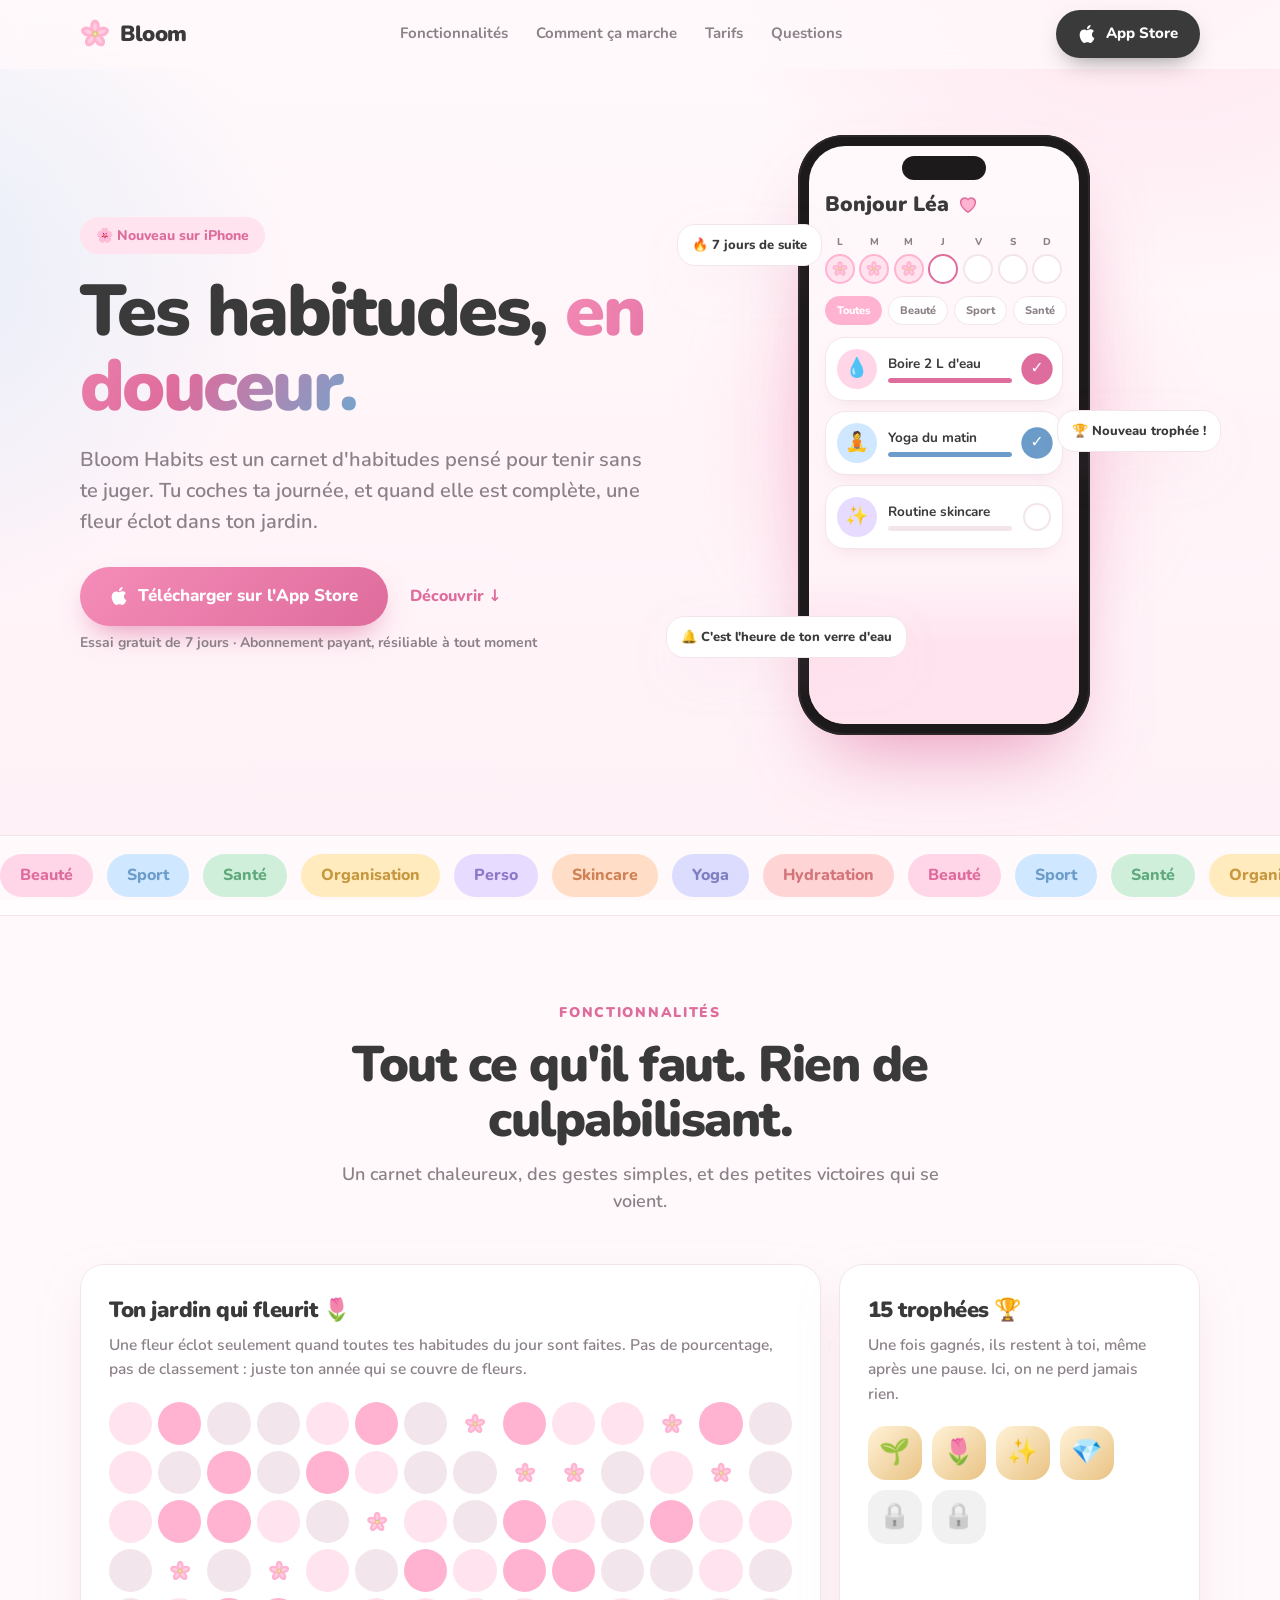
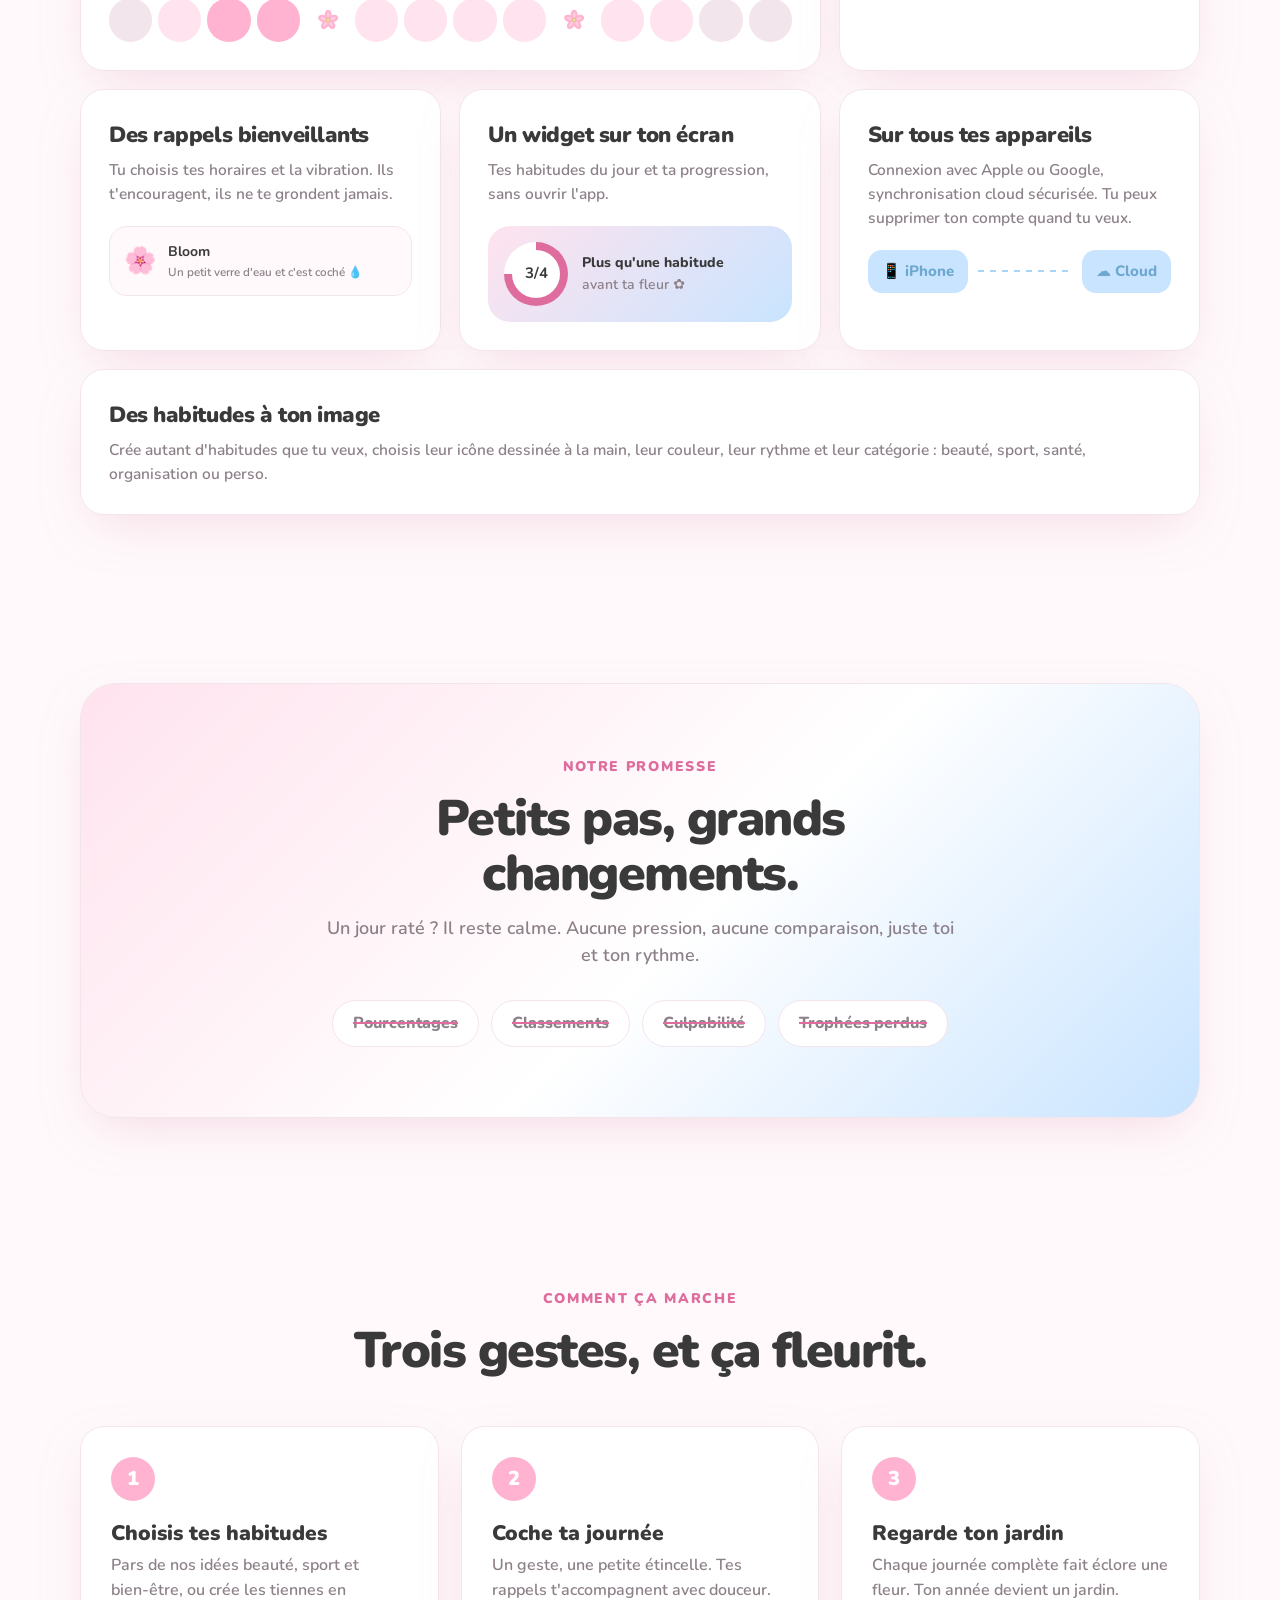
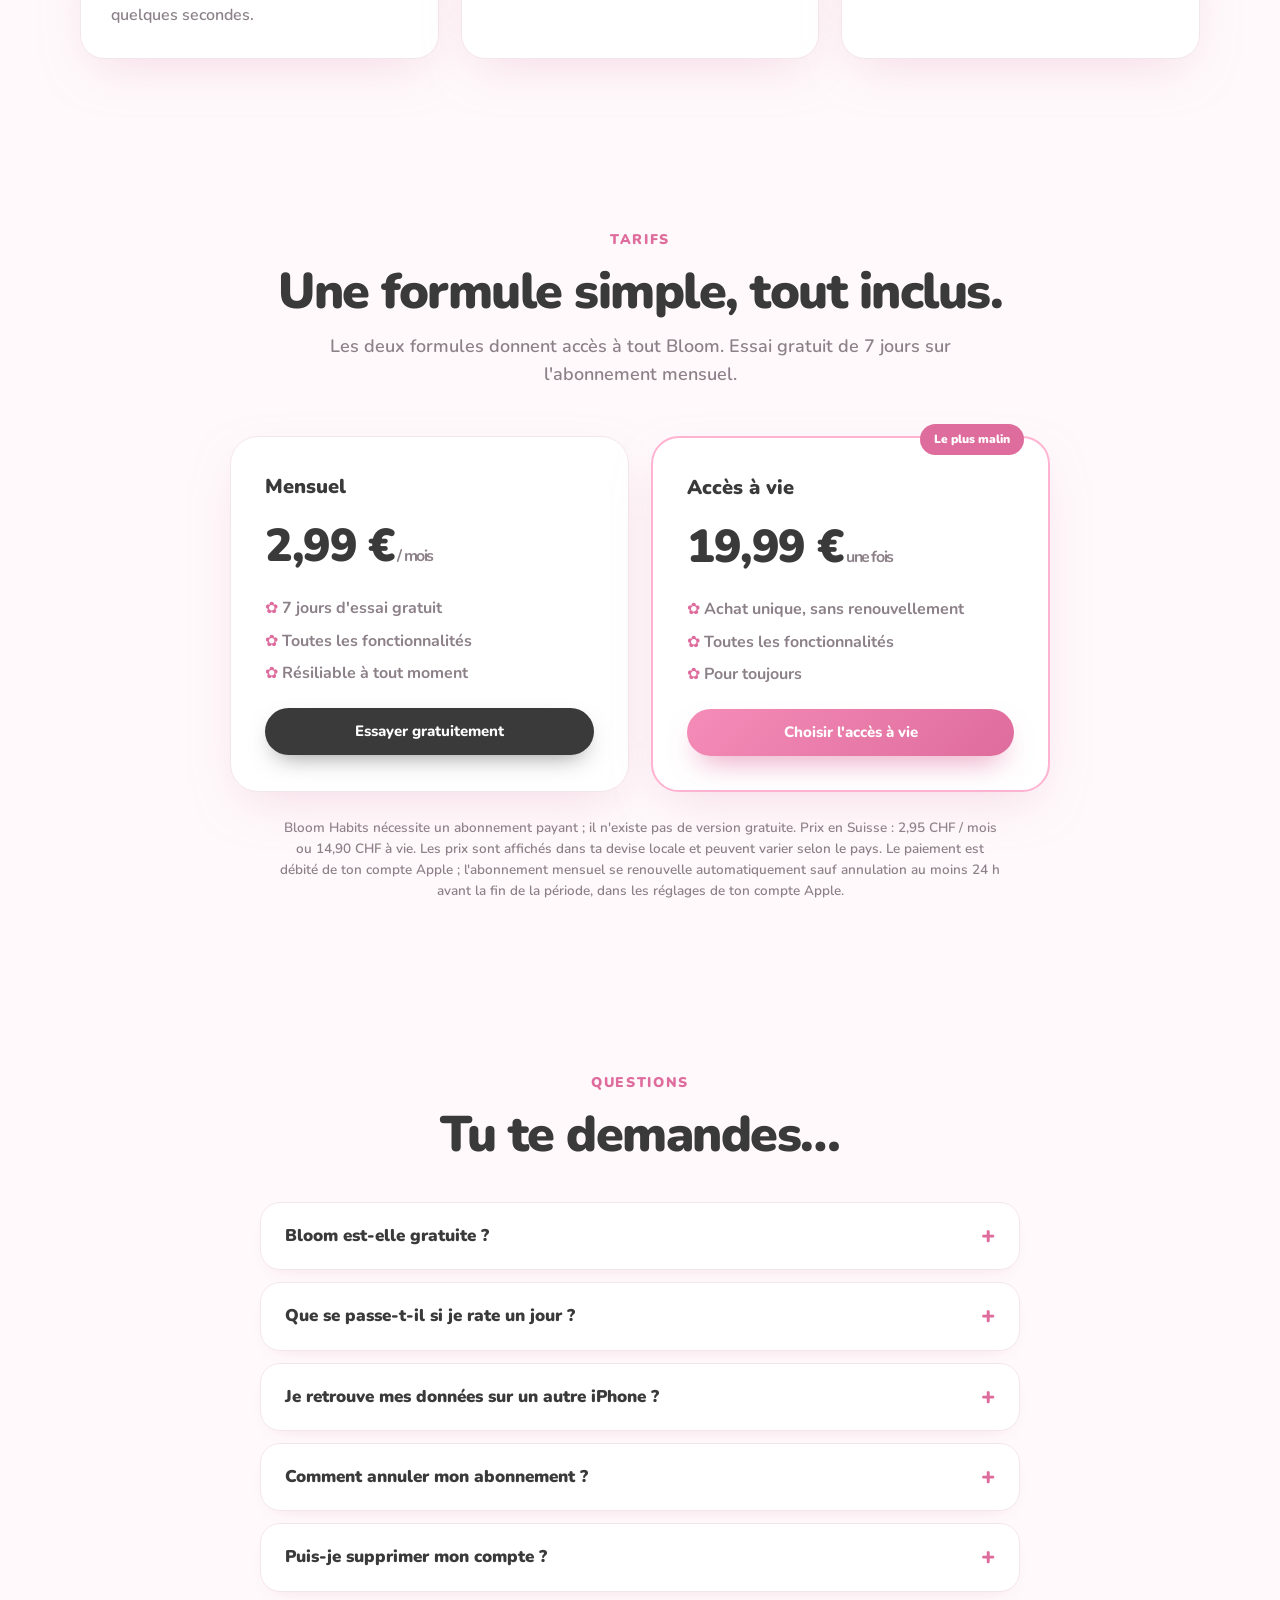
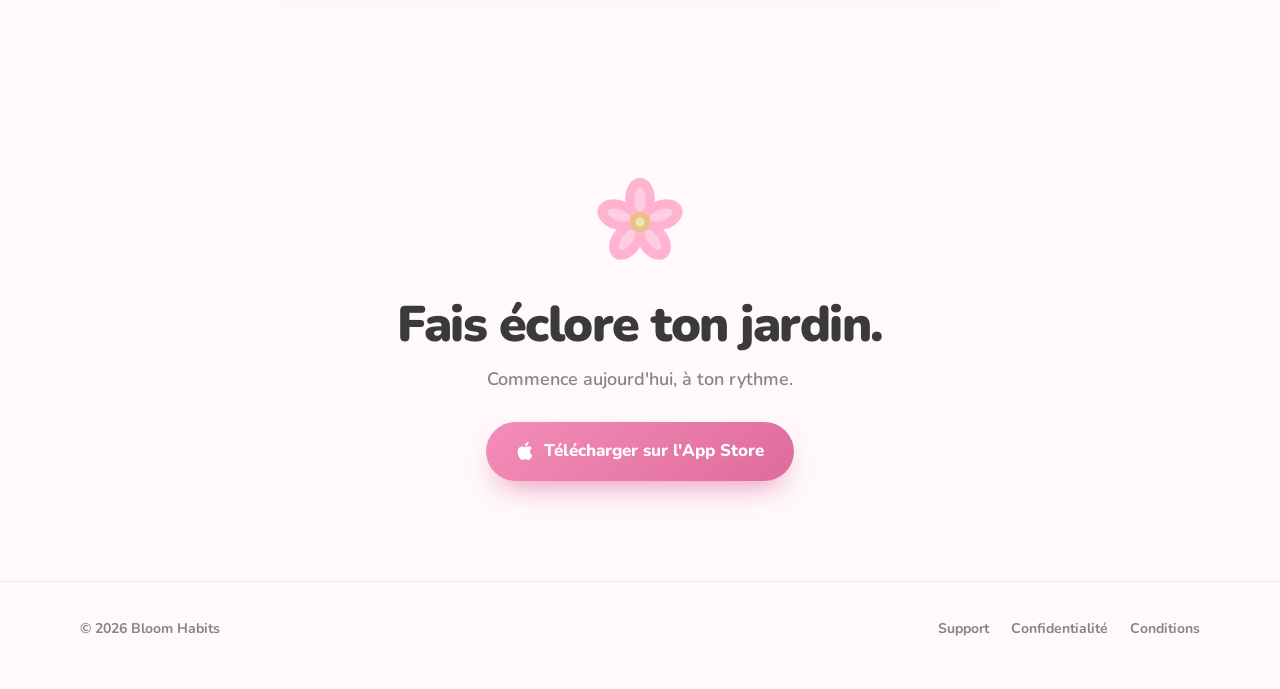
==== site/index.html @ e33907cb "Site pro Bloom Habits (dossier site/) : page animée avec bouton App Store Co-Authored-By: Claude Son" ====
<!doctype html>
<html lang="fr">
<head>
<meta charset="utf-8">
<meta name="viewport" content="width=device-width, initial-scale=1, viewport-fit=cover">
<title>Bloom Habits – Tes habitudes, en douceur</title>
<meta name="description" content="Bloom Habits est un carnet d'habitudes doux, pensé pour tenir sans te juger. Coche tes habitudes du jour : quand ta journée est complète, une fleur éclot dans ton jardin.">
<meta name="theme-color" content="#FFF9FB">
<meta property="og:type" content="website">
<meta property="og:title" content="Bloom Habits – Tes habitudes, en douceur">
<meta property="og:description" content="Coche tes habitudes. Fais éclore ton jardin. Sans pourcentage, sans culpabilité.">
<meta property="og:locale" content="fr_FR">
<meta name="twitter:card" content="summary_large_image">
<link rel="icon" href="data:image/svg+xml,%3Csvg xmlns='http://www.w3.org/2000/svg' viewBox='0 0 100 100'%3E%3Ctext y='.9em' font-size='90'%3E🌸%3C/text%3E%3C/svg%3E">
<link rel="preconnect" href="https://fonts.googleapis.com">
<link rel="preconnect" href="https://fonts.gstatic.com" crossorigin>
<link href="https://fonts.googleapis.com/css2?family=Nunito:wght@400;600;700;800;900&display=swap" rel="stylesheet">
<style>
:root{
  --canvas:#FFF9FB; --warm:#FFF1F7; --surface:#fff; --hair:#F3E5EC;
  --pink:#FFB3D1; --pink-soft:#FFE3EE; --pink-ink:#DE6C9C;
  --blue:#A8D4F5; --blue-soft:#C9E4FF; --blue-ink:#6FA8CF;
  --ink:#3A3A3A; --ink-soft:#8d8189; --gold:#E9C283; --mint:#B8E6C9;
  --shadow:0 18px 50px -18px rgba(231,183,203,.55);
  --r:24px;
}
*{box-sizing:border-box;margin:0}
html{scroll-behavior:smooth}
body{font-family:"Nunito",ui-rounded,"SF Pro Rounded",system-ui,sans-serif;color:var(--ink);background:var(--canvas);line-height:1.55;overflow-x:hidden;-webkit-font-smoothing:antialiased}
a{color:inherit;text-decoration:none}
.wrap{width:min(1120px,100% - 40px);margin-inline:auto}
.bg{position:fixed;inset:0;z-index:-2;background:
  radial-gradient(60vw 50vw at 90% -10%,rgba(255,179,209,.35),transparent 60%),
  radial-gradient(55vw 45vw at -10% 30%,rgba(168,212,245,.3),transparent 60%),
  linear-gradient(var(--canvas),var(--warm))}
.petals{position:fixed;inset:0;z-index:-1;pointer-events:none;overflow:hidden}
.petal{position:absolute;top:-40px;width:14px;height:18px;border-radius:70% 0 70% 0;background:var(--pink);opacity:.5;animation:fall linear infinite}
@keyframes fall{to{transform:translate3d(var(--dx),110vh,0) rotate(540deg)}}

/* nav */
nav{position:sticky;top:0;z-index:50;backdrop-filter:blur(14px);background:rgba(255,249,251,.78);border-bottom:1px solid transparent;transition:border-color .3s}
nav.stuck{border-color:var(--hair)}
.nav{display:flex;align-items:center;justify-content:space-between;height:68px}
.brand{display:flex;align-items:center;gap:10px;font-weight:900;font-size:22px;letter-spacing:-.02em}
.brand svg{width:30px;height:30px}
.links{display:flex;gap:28px;font-weight:700;font-size:15px;color:var(--ink-soft)}
.links a:hover{color:var(--pink-ink)}
.btn{display:inline-flex;align-items:center;gap:10px;background:var(--ink);color:#fff;font-weight:800;font-size:15px;padding:12px 22px;border-radius:999px;transition:transform .2s,box-shadow .2s;box-shadow:0 10px 24px -10px rgba(58,58,58,.6)}
.btn:hover{transform:translateY(-2px)}
.btn svg{width:18px;height:18px;fill:currentColor}
.btn.big{padding:16px 30px;font-size:17px}
.btn.pink{background:linear-gradient(135deg,#f58cb8,var(--pink-ink));box-shadow:0 14px 30px -12px rgba(222,108,156,.8)}
.ghost{font-weight:800;color:var(--pink-ink);padding:16px 8px}

/* hero */
.hero{display:grid;grid-template-columns:1.05fr .95fr;gap:40px;align-items:center;padding:56px 0 90px}
.pill{display:inline-flex;gap:8px;align-items:center;background:var(--pink-soft);color:var(--pink-ink);font-weight:800;font-size:14px;padding:8px 16px;border-radius:999px}
h1{font-size:clamp(40px,6vw,72px);line-height:1.04;letter-spacing:-.035em;font-weight:900;margin:20px 0}
h1 em{font-style:normal;background:linear-gradient(120deg,#f58cb8,var(--pink-ink) 50%,var(--blue-ink));-webkit-background-clip:text;background-clip:text;color:transparent}
.lead{font-size:clamp(17px,2vw,20px);color:var(--ink-soft);max-width:34em;font-weight:600}
.cta{display:flex;flex-wrap:wrap;align-items:center;gap:14px;margin-top:30px}
.note{font-size:14px;color:var(--ink-soft);font-weight:700;margin-top:6px}

/* phone */
.stage{position:relative;display:grid;place-items:center;min-height:620px}
.blob{position:absolute;width:480px;height:480px;border-radius:50%;background:radial-gradient(circle,var(--pink) 0,transparent 70%);opacity:.55;filter:blur(30px);animation:breathe 6s ease-in-out infinite}
@keyframes breathe{50%{transform:scale(1.1)}}
.phone{position:relative;width:292px;height:600px;border-radius:46px;background:#1d1a1c;padding:11px;box-shadow:0 40px 80px -30px rgba(222,108,156,.7),0 0 0 2px #2b2729 inset;animation:float 6s ease-in-out infinite}
@keyframes float{50%{transform:translateY(-12px) rotate(-1deg)}}
.screen{position:relative;width:100%;height:100%;border-radius:36px;background:linear-gradient(var(--canvas),var(--warm));overflow:hidden;padding:42px 16px 0}
.notch{position:absolute;top:10px;left:50%;translate:-50% 0;width:84px;height:24px;border-radius:99px;background:#1d1a1c}
.hello{font-weight:900;font-size:21px;display:flex;align-items:center;gap:8px}
.week{display:flex;justify-content:space-between;margin:14px 0 12px}
.day{display:grid;justify-items:center;gap:4px;font-size:10px;font-weight:800;color:var(--ink-soft)}
.ring{width:30px;height:30px;border-radius:50%;display:grid;place-items:center;font-size:13px;background:#fff;border:2px solid var(--hair);transition:.5s}
.ring.done{background:var(--pink-soft);border-color:var(--pink)}
.ring.today{border-color:var(--pink-ink)}
.chips{display:flex;gap:6px;margin-bottom:12px}
.chip{font-size:11px;font-weight:800;padding:5px 11px;border-radius:99px;background:#fff;border:1px solid var(--hair);color:var(--ink-soft)}
.chip.on{background:var(--pink);color:#fff;border-color:var(--pink)}
.card{display:flex;align-items:center;gap:11px;background:#fff;border-radius:20px;padding:11px;margin-bottom:10px;box-shadow:0 8px 20px -12px rgba(231,183,203,.7);border:1px solid var(--hair)}
.ico{width:40px;height:40px;border-radius:50%;display:grid;place-items:center;font-size:19px;flex:none}
.card b{display:block;font-size:13.5px;line-height:1.2}
.bar{height:5px;border-radius:9px;background:var(--hair);margin-top:6px;overflow:hidden}
.bar i{display:block;height:100%;width:0;background:var(--c);border-radius:9px;transition:width .7s cubic-bezier(.3,1.4,.5,1)}
.check{margin-left:auto;width:28px;height:28px;border-radius:50%;border:2px solid var(--hair);display:grid;place-items:center;color:transparent;font-size:14px;font-weight:900;transition:.35s;flex:none;position:relative}
.card.done .check{background:var(--c);border-color:var(--c);color:#fff;transform:scale(1.12)}
.card.done .bar i{width:100%}
.spark{position:absolute;inset:0;pointer-events:none}
.spark i{position:absolute;left:50%;top:50%;width:6px;height:6px;border-radius:50%;background:var(--c);opacity:0}
.card.done .spark i{animation:burst .8s ease-out}
@keyframes burst{0%{opacity:1;transform:translate(0,0)}100%{opacity:0;transform:translate(var(--x),var(--y))}}
.bloom{position:absolute;left:0;right:0;bottom:0;height:150px;display:grid;place-items:center;background:linear-gradient(transparent,rgba(255,227,238,.95) 45%);}
.flower{width:92px;height:92px;transform:scale(0) rotate(-90deg);transition:transform .9s cubic-bezier(.3,1.6,.5,1)}
.screen.full .flower{transform:scale(1) rotate(0)}
.bloom p{position:absolute;bottom:14px;font-size:12px;font-weight:900;color:var(--pink-ink);opacity:0;transition:opacity .6s .4s}
.screen.full .bloom p{opacity:1}
.float-chip{position:absolute;z-index:3;background:#fff;border-radius:18px;padding:10px 14px;font-weight:800;font-size:13px;box-shadow:var(--shadow);border:1px solid var(--hair);display:flex;gap:8px;align-items:center;animation:float 5s ease-in-out infinite}
.fc1{left:-2%;top:16%;animation-delay:-1s}.fc2{right:-4%;top:46%;animation-delay:-2.5s}.fc3{left:-4%;bottom:14%;animation-delay:-4s}

/* sections */
section{padding:84px 0}
.eyebrow{color:var(--pink-ink);font-weight:900;font-size:14px;letter-spacing:.12em;text-transform:uppercase}
h2{font-size:clamp(30px,4.4vw,50px);line-height:1.1;letter-spacing:-.03em;font-weight:900;margin:12px 0 14px;max-width:16em}
.sub{color:var(--ink-soft);font-size:18px;font-weight:600;max-width:36em}
.center{text-align:center}.center h2,.center .sub{margin-inline:auto}
.marq{overflow:hidden;padding:18px 0;border-block:1px solid var(--hair);background:rgba(255,255,255,.6)}
.marq div{display:flex;gap:14px;width:max-content;animation:slide 32s linear infinite}
.marq span{font-weight:800;padding:9px 20px;border-radius:99px;background:var(--c);color:var(--i);white-space:nowrap}
@keyframes slide{to{transform:translateX(-50%)}}
.bento{display:grid;grid-template-columns:repeat(6,1fr);gap:18px;margin-top:48px}
.tile{background:#fff;border:1px solid var(--hair);border-radius:var(--r);padding:28px;box-shadow:var(--shadow);overflow:hidden;position:relative;transition:transform .3s}
.tile:hover{transform:translateY(-5px)}
.tile h3{font-size:22px;font-weight:900;letter-spacing:-.02em;margin-bottom:6px}
.tile p{color:var(--ink-soft);font-weight:600;font-size:15.5px}
.s3{grid-column:span 3}.s2{grid-column:span 2}.s4{grid-column:span 4}
.garden{display:grid;grid-template-columns:repeat(14,1fr);gap:6px;margin-top:20px}
.garden i{aspect-ratio:1;border-radius:50%;background:var(--hair);font-style:normal;display:grid;place-items:center;font-size:12px;transition:.4s}
.garden i.l1{background:var(--pink-soft)}.garden i.l2{background:var(--pink)}
.garden i.f{background:none;transform:scale(1.35)}
.trophies{display:flex;gap:10px;margin-top:20px;flex-wrap:wrap}
.tro{width:54px;height:54px;border-radius:18px;display:grid;place-items:center;font-size:25px;background:linear-gradient(135deg,#fff3d8,var(--gold));animation:pulse 3s ease-in-out infinite}
.tro.lock{background:var(--hair);filter:grayscale(1);opacity:.6;animation:none}
@keyframes pulse{50%{transform:scale(1.07) rotate(-3deg)}}
.notif{margin-top:20px;background:var(--canvas);border:1px solid var(--hair);border-radius:18px;padding:14px;display:flex;gap:12px;align-items:center;font-size:14px;font-weight:700;animation:pop 5s ease-in-out infinite}
@keyframes pop{0%,100%{transform:translateY(0)}50%{transform:translateY(-6px)}}
.notif small{display:block;color:var(--ink-soft);font-weight:600}
.widget{margin-top:20px;background:linear-gradient(135deg,var(--pink-soft),var(--blue-soft));border-radius:22px;padding:16px;display:flex;gap:14px;align-items:center}
.pie{width:64px;height:64px;border-radius:50%;background:conic-gradient(var(--pink-ink) 0 75%,#fff 0);display:grid;place-items:center;flex:none}
.pie b{width:48px;height:48px;border-radius:50%;background:#fff;display:grid;place-items:center;font-size:15px}
.cloud{margin-top:20px;display:flex;align-items:center;gap:10px;font-weight:800;font-size:15px}
.cloud span{background:var(--blue-soft);color:var(--blue-ink);border-radius:14px;padding:10px 14px}
.cloud em{flex:1;height:2px;background:repeating-linear-gradient(90deg,var(--blue) 0 6px,transparent 6px 12px)}
.manifest{background:linear-gradient(135deg,var(--pink-soft),#fff 55%,var(--blue-soft));border-radius:36px;padding:70px 40px;text-align:center;border:1px solid var(--hair);box-shadow:var(--shadow)}
.manifest h2{max-width:14em;margin-inline:auto}
.nots{display:flex;flex-wrap:wrap;gap:12px;justify-content:center;margin-top:30px}
.nots span{background:#fff;border:1px solid var(--hair);border-radius:99px;padding:10px 20px;font-weight:800}
.nots s{color:var(--ink-soft);text-decoration-color:var(--pink-ink);text-decoration-thickness:2px}
.steps{display:grid;grid-template-columns:repeat(3,1fr);gap:22px;margin-top:48px;counter-reset:s}
.step{background:#fff;border:1px solid var(--hair);border-radius:var(--r);padding:30px;box-shadow:var(--shadow);position:relative}
.step:before{counter-increment:s;content:counter(s);display:grid;place-items:center;width:44px;height:44px;border-radius:50%;background:var(--pink);color:#fff;font-weight:900;font-size:20px;margin-bottom:16px}
.step h3{font-size:21px;font-weight:900}.step p{color:var(--ink-soft);font-weight:600;margin-top:4px}
.prices{display:grid;grid-template-columns:repeat(2,1fr);gap:22px;margin:48px auto 0;max-width:820px}
.price{background:#fff;border:1px solid var(--hair);border-radius:28px;padding:34px;box-shadow:var(--shadow);text-align:left;position:relative}
.price.star{border:2px solid var(--pink);transform:scale(1.03)}
.tag{position:absolute;top:-14px;right:24px;background:var(--pink-ink);color:#fff;font-weight:900;font-size:12px;padding:6px 14px;border-radius:99px}
.price h3{font-size:20px;font-weight:900}
.amt{font-size:46px;font-weight:900;letter-spacing:-.03em;margin:8px 0}
.amt small{font-size:16px;color:var(--ink-soft);font-weight:700}
.price ul{list-style:none;padding:0;margin:14px 0 22px;display:grid;gap:8px;font-weight:700;color:var(--ink-soft)}
.price li:before{content:"✿  ";color:var(--pink-ink)}
.price .btn{width:100%;justify-content:center}
.fine{max-width:720px;margin:26px auto 0;color:var(--ink-soft);font-size:13.5px;font-weight:600}
details{background:#fff;border:1px solid var(--hair);border-radius:20px;padding:20px 24px;margin-top:12px;box-shadow:0 8px 20px -16px rgba(231,183,203,.9)}
summary{cursor:pointer;font-weight:900;font-size:17px;list-style:none;display:flex;justify-content:space-between;gap:14px}
summary::after{content:"+";color:var(--pink-ink);font-size:24px;line-height:1;transition:.3s}
details[open] summary::after{rotate:45deg}
details p{color:var(--ink-soft);font-weight:600;margin-top:10px}
.faq{max-width:760px;margin:40px auto 0}
.final{text-align:center;padding:100px 0}
.final .flower{transform:scale(1);margin:0 auto 10px;animation:spin 14s linear infinite}
@keyframes spin{to{rotate:360deg}}
footer{border-top:1px solid var(--hair);padding:36px 0 50px;color:var(--ink-soft);font-weight:700;font-size:14px}
.foot{display:flex;flex-wrap:wrap;gap:18px 30px;justify-content:space-between;align-items:center}
.foot nav{all:unset;display:flex;gap:22px;flex-wrap:wrap}
.foot a:hover{color:var(--pink-ink)}

/* reveal */
.rv{opacity:0;transform:translateY(28px);transition:opacity .8s,transform .8s cubic-bezier(.2,.8,.2,1)}
.rv.in{opacity:1;transform:none}
@media(max-width:900px){
  .hero{grid-template-columns:1fr;text-align:center;padding-top:30px}
  .lead{margin-inline:auto}.cta{justify-content:center}
  .links{display:none}
  .bento{grid-template-columns:1fr}.s2,.s3,.s4{grid-column:auto}
  .steps,.prices{grid-template-columns:1fr}
  .price.star{transform:none}
  .stage{min-height:560px}.fc1,.fc2,.fc3{display:none}
  .manifest{padding:50px 22px}
}
@media(prefers-reduced-motion:reduce){
  *,*:before,*:after{animation:none!important;transition:none!important}
  .rv{opacity:1;transform:none}.petals{display:none}.flower{transform:scale(1)}
}
</style>
</head>
<body>
<div class="bg"></div>
<div class="petals" id="petals" aria-hidden="true"></div>

<!-- flower symbol -->
<svg width="0" height="0" style="position:absolute" aria-hidden="true">
  <symbol id="flw" viewBox="0 0 100 100">
    <g fill="#FFB3D1">
      <ellipse cx="50" cy="24" rx="16" ry="22"/><ellipse cx="50" cy="24" rx="16" ry="22" transform="rotate(72 50 50)"/>
      <ellipse cx="50" cy="24" rx="16" ry="22" transform="rotate(144 50 50)"/><ellipse cx="50" cy="24" rx="16" ry="22" transform="rotate(216 50 50)"/>
      <ellipse cx="50" cy="24" rx="16" ry="22" transform="rotate(288 50 50)"/>
    </g>
    <g fill="#fff" opacity=".35"><ellipse cx="50" cy="26" rx="6" ry="13"/><ellipse cx="50" cy="26" rx="6" ry="13" transform="rotate(72 50 50)"/><ellipse cx="50" cy="26" rx="6" ry="13" transform="rotate(144 50 50)"/><ellipse cx="50" cy="26" rx="6" ry="13" transform="rotate(216 50 50)"/><ellipse cx="50" cy="26" rx="6" ry="13" transform="rotate(288 50 50)"/></g>
    <circle cx="50" cy="50" r="11" fill="#E9C283"/><circle cx="50" cy="50" r="5" fill="#fff" opacity=".5"/>
  </symbol>
  <symbol id="apl" viewBox="0 0 24 24"><path d="M12.152 6.896c-.948 0-2.415-1.078-3.96-1.04-2.04.027-3.91 1.183-4.961 3.014-2.117 3.675-.546 9.103 1.519 12.09 1.013 1.454 2.208 3.09 3.792 3.039 1.52-.065 2.09-.987 3.935-.987 1.831 0 2.35.987 3.96.948 1.637-.026 2.676-1.48 3.676-2.948 1.156-1.688 1.636-3.325 1.662-3.415-.039-.013-3.182-1.221-3.22-4.857-.026-3.04 2.48-4.494 2.597-4.559-1.429-2.09-3.623-2.324-4.39-2.376-2-.156-3.675 1.09-4.61 1.09zM15.53 3.83c.843-1.012 1.4-2.427 1.245-3.83-1.207.052-2.662.805-3.532 1.818-.78.896-1.454 2.338-1.273 3.714 1.338.104 2.715-.688 3.559-1.701"/></symbol>
</svg>

<nav id="nav">
  <div class="wrap nav">
    <a class="brand" href="#top"><svg><use href="#flw"/></svg>Bloom</a>
    <div class="links"><a href="#fonctions">Fonctionnalités</a><a href="#etapes">Comment ça marche</a><a href="#tarifs">Tarifs</a><a href="#faq">Questions</a></div>
    <a class="btn" href="https://apps.apple.com/ch/app/bloom-habits/id6811036834?l=fr-FR"><svg><use href="#apl"/></svg>App Store</a>
  </div>
</nav>

<main id="top">
<div class="wrap hero">
  <div>
    <span class="pill rv">🌸 Nouveau sur iPhone</span>
    <h1 class="rv">Tes habitudes, <em>en douceur.</em></h1>
    <p class="lead rv">Bloom Habits est un carnet d'habitudes pensé pour tenir sans te juger. Tu coches ta journée, et quand elle est complète, une fleur éclot dans ton jardin.</p>
    <div class="cta rv">
      <a class="btn big pink" href="https://apps.apple.com/ch/app/bloom-habits/id6811036834?l=fr-FR"><svg><use href="#apl"/></svg>Télécharger sur l'App Store</a>
      <a class="ghost" href="#fonctions">Découvrir ↓</a>
    </div>
    <p class="note rv">Essai gratuit de 7 jours · Abonnement payant, résiliable à tout moment</p>
  </div>

  <div class="stage rv">
    <div class="blob"></div>
    <div class="float-chip fc1">🔥 7 jours de suite</div>
    <div class="float-chip fc2">🏆 Nouveau trophée !</div>
    <div class="float-chip fc3">🔔 C'est l'heure de ton verre d'eau</div>
    <div class="phone" role="img" aria-label="Aperçu de l'écran Aujourd'hui de Bloom Habits">
      <div class="screen" id="screen">
        <div class="notch"></div>
        <div class="hello">Bonjour Léa <svg width="22" height="22" viewBox="0 0 24 24"><path d="M12 21s-8-5.2-8-11a4.5 4.5 0 0 1 8-2.8A4.5 4.5 0 0 1 20 10c0 5.8-8 11-8 11z" fill="#FFB3D1" stroke="#DE6C9C" stroke-width="1.6" stroke-linejoin="round"/></svg></div>
        <div class="week" id="week"></div>
        <div class="chips"><span class="chip on">Toutes</span><span class="chip">Beauté</span><span class="chip">Sport</span><span class="chip">Santé</span></div>
        <div id="cards"></div>
        <div class="bloom"><svg class="flower"><use href="#flw"/></svg><p>Journée complète ✿</p></div>
      </div>
    </div>
  </div>
</div>

<div class="marq" aria-hidden="true"><div id="marq"></div></div>

<section id="fonctions"><div class="wrap">
  <div class="center rv"><span class="eyebrow">Fonctionnalités</span><h2>Tout ce qu'il faut. Rien de culpabilisant.</h2><p class="sub">Un carnet chaleureux, des gestes simples, et des petites victoires qui se voient.</p></div>
  <div class="bento">
    <div class="tile s4 rv"><h3>Ton jardin qui fleurit 🌷</h3><p>Une fleur éclot seulement quand toutes tes habitudes du jour sont faites. Pas de pourcentage, pas de classement : juste ton année qui se couvre de fleurs.</p><div class="garden" id="garden"></div></div>
    <div class="tile s2 rv"><h3>15 trophées 🏆</h3><p>Une fois gagnés, ils restent à toi, même après une pause. Ici, on ne perd jamais rien.</p><div class="trophies"><div class="tro">🌱</div><div class="tro">🌷</div><div class="tro">✨</div><div class="tro">💎</div><div class="tro lock">🔒</div><div class="tro lock">🔒</div></div></div>
    <div class="tile s2 rv"><h3>Des rappels bienveillants</h3><p>Tu choisis tes horaires et la vibration. Ils t'encouragent, ils ne te grondent jamais.</p><div class="notif"><span style="font-size:26px">🌸</span><div>Bloom<small>Un petit verre d'eau et c'est coché 💧</small></div></div></div>
    <div class="tile s2 rv"><h3>Un widget sur ton écran</h3><p>Tes habitudes du jour et ta progression, sans ouvrir l'app.</p><div class="widget"><div class="pie"><b>3/4</b></div><div style="font-weight:800;font-size:14px">Plus qu'une habitude<br><span style="color:var(--ink-soft);font-weight:600">avant ta fleur ✿</span></div></div></div>
    <div class="tile s2 rv"><h3>Sur tous tes appareils</h3><p>Connexion avec Apple ou Google, synchronisation cloud sécurisée. Tu peux supprimer ton compte quand tu veux.</p><div class="cloud"><span>📱 iPhone</span><em></em><span>☁️ Cloud</span></div></div>
    <div class="tile s6 rv" style="grid-column:1/-1"><h3>Des habitudes à ton image</h3><p>Crée autant d'habitudes que tu veux, choisis leur icône dessinée à la main, leur couleur, leur rythme et leur catégorie : beauté, sport, santé, organisation ou perso.</p></div>
  </div>
</div></section>

<section><div class="wrap"><div class="manifest rv">
  <span class="eyebrow">Notre promesse</span>
  <h2>Petits pas, grands changements.</h2>
  <p class="sub" style="margin-inline:auto">Un jour raté ? Il reste calme. Aucune pression, aucune comparaison, juste toi et ton rythme.</p>
  <div class="nots"><span><s>Pourcentages</s></span><span><s>Classements</s></span><span><s>Culpabilité</s></span><span><s>Trophées perdus</s></span></div>
</div></div></section>

<section id="etapes"><div class="wrap">
  <div class="center rv"><span class="eyebrow">Comment ça marche</span><h2>Trois gestes, et ça fleurit.</h2></div>
  <div class="steps">
    <div class="step rv"><h3>Choisis tes habitudes</h3><p>Pars de nos idées beauté, sport et bien-être, ou crée les tiennes en quelques secondes.</p></div>
    <div class="step rv"><h3>Coche ta journée</h3><p>Un geste, une petite étincelle. Tes rappels t'accompagnent avec douceur.</p></div>
    <div class="step rv"><h3>Regarde ton jardin</h3><p>Chaque journée complète fait éclore une fleur. Ton année devient un jardin.</p></div>
  </div>
</div></section>

<section id="tarifs"><div class="wrap center">
  <div class="rv"><span class="eyebrow">Tarifs</span><h2>Une formule simple, tout inclus.</h2><p class="sub">Les deux formules donnent accès à tout Bloom. Essai gratuit de 7 jours sur l'abonnement mensuel.</p></div>
  <div class="prices">
    <div class="price rv"><h3>Mensuel</h3><div class="amt">2,99 €<small> / mois</small></div><ul><li>7 jours d'essai gratuit</li><li>Toutes les fonctionnalités</li><li>Résiliable à tout moment</li></ul><a class="btn" href="https://apps.apple.com/ch/app/bloom-habits/id6811036834?l=fr-FR">Essayer gratuitement</a></div>
    <div class="price star rv"><span class="tag">Le plus malin</span><h3>Accès à vie</h3><div class="amt">19,99 €<small> une fois</small></div><ul><li>Achat unique, sans renouvellement</li><li>Toutes les fonctionnalités</li><li>Pour toujours</li></ul><a class="btn pink" href="https://apps.apple.com/ch/app/bloom-habits/id6811036834?l=fr-FR">Choisir l'accès à vie</a></div>
  </div>
  <p class="fine rv">Bloom Habits nécessite un abonnement payant ; il n'existe pas de version gratuite. Prix en Suisse : 2,95 CHF / mois ou 14,90 CHF à vie. Les prix sont affichés dans ta devise locale et peuvent varier selon le pays. Le paiement est débité de ton compte Apple ; l'abonnement mensuel se renouvelle automatiquement sauf annulation au moins 24 h avant la fin de la période, dans les réglages de ton compte Apple.</p>
</div></section>

<section id="faq"><div class="wrap">
  <div class="center rv"><span class="eyebrow">Questions</span><h2>Tu te demandes…</h2></div>
  <div class="faq rv">
    <details><summary>Bloom est-elle gratuite ?</summary><p>Non, Bloom Habits fonctionne avec un abonnement payant (2,99 € par mois après 7 jours d'essai gratuit) ou un accès à vie à 19,99 €.</p></details>
    <details><summary>Que se passe-t-il si je rate un jour ?</summary><p>Rien de grave. Le jour reste simplement calme, sans message culpabilisant. Et tes trophées déjà gagnés restent à toi.</p></details>
    <details><summary>Je retrouve mes données sur un autre iPhone ?</summary><p>Oui. Connecte-toi avec Apple ou Google : tes fleurs et tes habitudes sont synchronisées de façon sécurisée sur tous tes appareils.</p></details>
    <details><summary>Comment annuler mon abonnement ?</summary><p>À tout moment, dans les réglages de ton compte Apple (Réglages → ton nom → Abonnements).</p></details>
    <details><summary>Puis-je supprimer mon compte ?</summary><p>Oui, quand tu veux, directement depuis l'app.</p></details>
  </div>
</div></section>

<section class="final"><div class="wrap">
  <svg class="flower"><use href="#flw"/></svg>
  <h2 class="rv" style="margin-inline:auto">Fais éclore ton jardin.</h2>
  <p class="sub rv" style="margin:0 auto 28px">Commence aujourd'hui, à ton rythme.</p>
  <a class="btn big pink rv" href="https://apps.apple.com/ch/app/bloom-habits/id6811036834?l=fr-FR"><svg><use href="#apl"/></svg>Télécharger sur l'App Store</a>
</div></section>
</main>

<footer><div class="wrap foot">
  <span>© <span id="y"></span> Bloom Habits</span>
  <nav><a href="https://w7h2ct8ewt7gyamfjds91-web.rork.live/support">Support</a><a href="https://w7h2ct8ewt7gyamfjds91-web.rork.live/privacy">Confidentialité</a><a href="https://w7h2ct8ewt7gyamfjds91-web.rork.live/terms">Conditions</a></nav>
</div></footer>

<script>
(function(){
  document.getElementById("y").textContent=new Date().getFullYear();
  var nav=document.getElementById("nav");
  addEventListener("scroll",function(){nav.classList.toggle("stuck",scrollY>8)},{passive:true});

  // petals
  var p=document.getElementById("petals");
  for(var i=0;i<14;i++){var s=document.createElement("span");s.className="petal";
    s.style.left=Math.random()*100+"vw";s.style.setProperty("--dx",(Math.random()*160-80)+"px");
    s.style.animationDuration=(14+Math.random()*16)+"s";s.style.animationDelay=(-Math.random()*20)+"s";
    s.style.transform="scale("+(.6+Math.random()*.9)+")";p.appendChild(s)}

  // reveal
  var io=new IntersectionObserver(function(es){es.forEach(function(e){if(e.isIntersecting){e.target.classList.add("in");io.unobserve(e.target)}})},{threshold:.12});
  document.querySelectorAll(".rv").forEach(function(el,i){el.style.transitionDelay=(i%4)*70+"ms";io.observe(el)});

  // marquee
  var cats=[["Beauté","#FFD6E8","#DE6C9C"],["Sport","#CFE7FF","#6C9CC9"],["Santé","#CFEFDA","#5FA97C"],["Organisation","#FFEBBD","#C7973F"],["Perso","#E7DCFF","#8E77C9"],["Skincare","#FFDDC7","#CE8256"],["Yoga","#DCDCFF","#7E7EC0"],["Hydratation","#FFD4D4","#D4757A"]];
  var m=document.getElementById("marq");
  cats.concat(cats).concat(cats).concat(cats).forEach(function(c){var s=document.createElement("span");s.textContent=c[0];s.style.setProperty("--c",c[1]);s.style.setProperty("--i",c[2]);m.appendChild(s)});

  // garden
  var g=document.getElementById("garden"),seed=7;
  function rnd(){seed=(seed*9301+49297)%233280;return seed/233280}
  for(var k=0;k<70;k++){var r=rnd(),d=document.createElement("i");
    if(r>.78){d.className="f";d.innerHTML='<svg width="16" height="16"><use href="#flw"/></svg>'}
    else if(r>.5)d.className="l2";else if(r>.28)d.className="l1";g.appendChild(d)}

  // phone demo
  var days=["L","M","M","J","V","S","D"],w=document.getElementById("week"),rings=[];
  days.forEach(function(d,i){var e=document.createElement("div");e.className="day";
    e.innerHTML=d+'<div class="ring'+(i===3?" today":"")+'"></div>';w.appendChild(e);rings.push(e.querySelector(".ring"))});
  [0,1,2].forEach(function(i){rings[i].classList.add("done");rings[i].innerHTML='<svg width="16" height="16"><use href="#flw"/></svg>'});
  var habits=[["💧","Boire 2 L d'eau","#FFD6E8","#DE6C9C"],["🧘","Yoga du matin","#CFE7FF","#6C9CC9"],["✨","Routine skincare","#E7DCFF","#8E77C9"]];
  var cw=document.getElementById("cards"),cards=[];
  habits.forEach(function(h){var c=document.createElement("div");c.className="card";c.style.setProperty("--c",h[3]);
    var sp="";for(var j=0;j<8;j++){var a=j/8*6.283;sp+='<i style="--x:'+Math.round(Math.cos(a)*26)+'px;--y:'+Math.round(Math.sin(a)*26)+'px"></i>'}
    c.innerHTML='<div class="ico" style="background:'+h[2]+'">'+h[0]+'</div><div style="flex:1"><b>'+h[1]+'</b><div class="bar"><i></i></div></div><div class="check">✓<span class="spark">'+sp+'</span></div>';
    cw.appendChild(c);cards.push(c)});
  var screen=document.getElementById("screen"),step=0;
  function tick(){
    if(step<cards.length){cards[step].classList.add("done");step++}
    else if(step===cards.length){screen.classList.add("full");rings[3].classList.add("done");rings[3].innerHTML='<svg width="16" height="16"><use href="#flw"/></svg>';step++}
    else if(step===cards.length+2){
      screen.classList.remove("full");rings[3].classList.remove("done");rings[3].innerHTML="";
      cards.forEach(function(c){c.classList.remove("done");void c.offsetWidth});step=0}
    else step++;
  }
  if(!matchMedia("(prefers-reduced-motion: reduce)").matches){setTimeout(function(){tick();setInterval(tick,1100)},900)}
  else{cards.forEach(function(c){c.classList.add("done")});screen.classList.add("full")}
})();
</script>
</body>
</html>
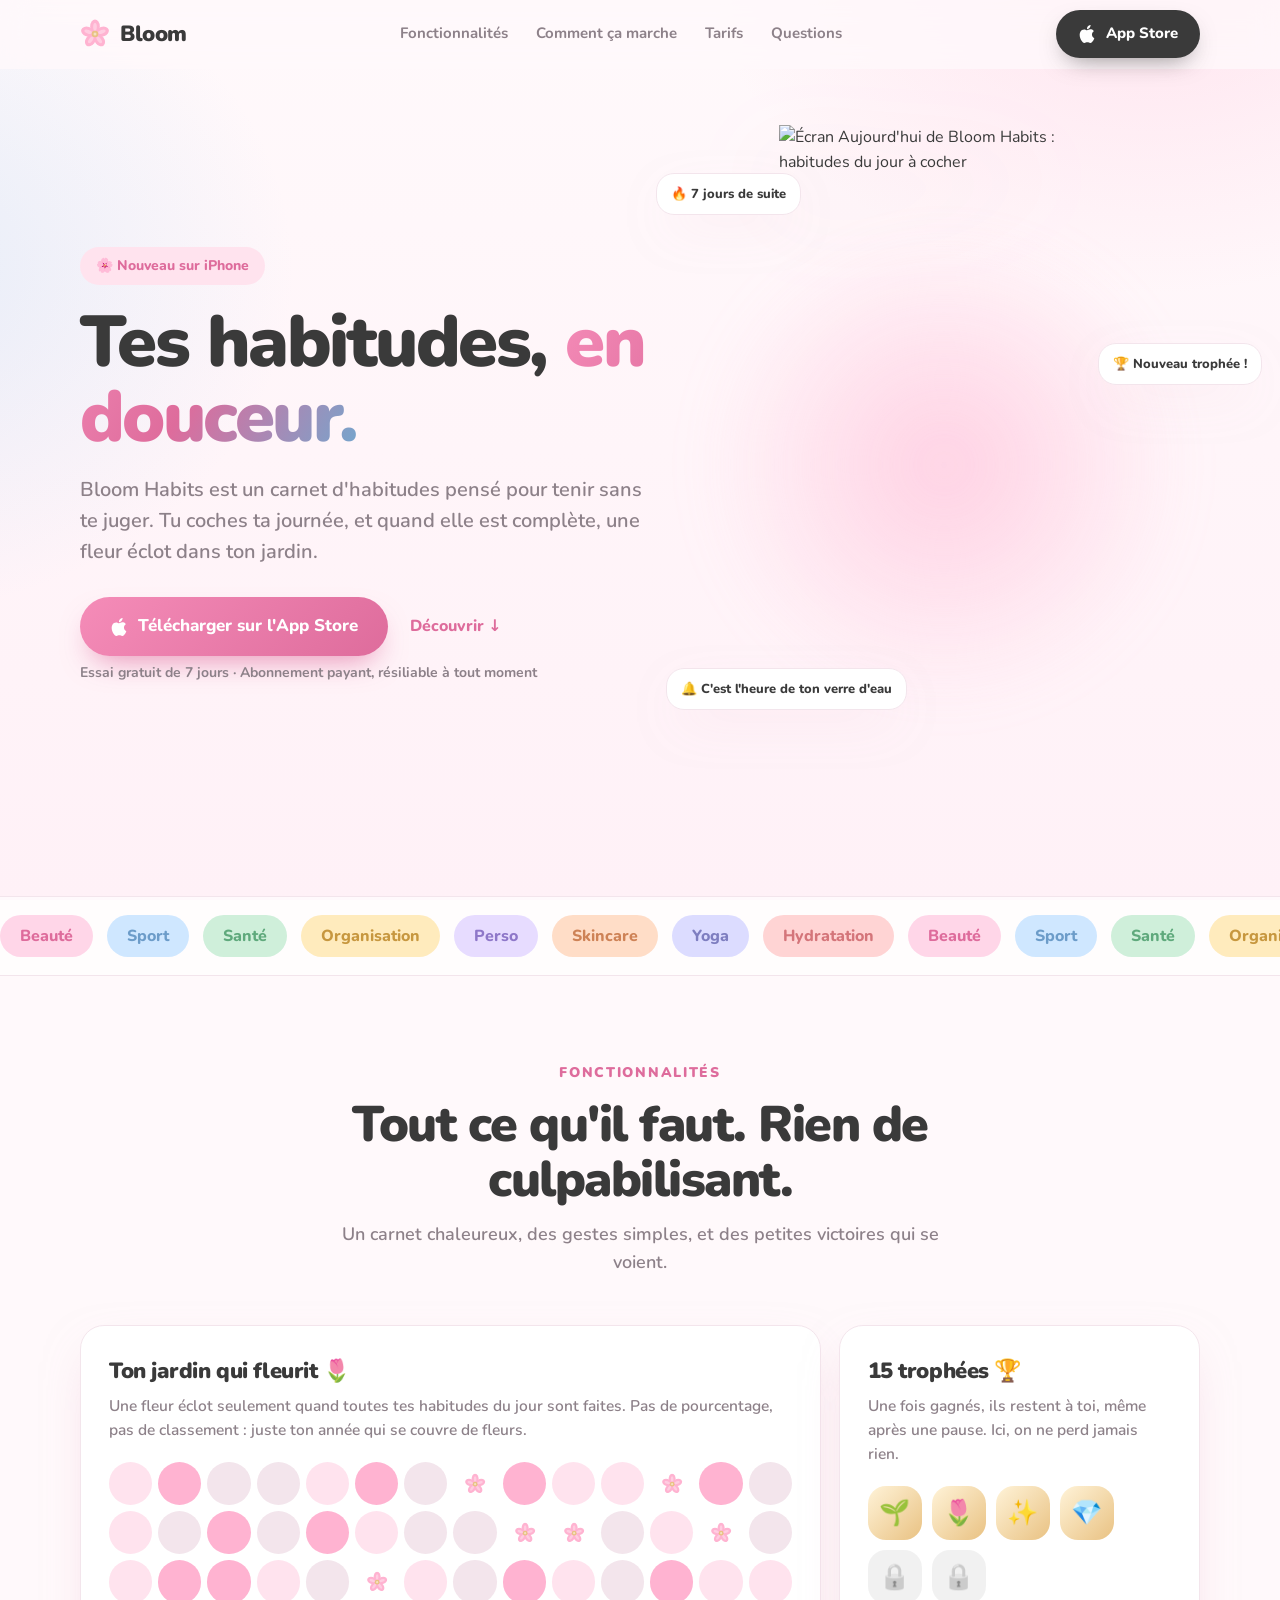
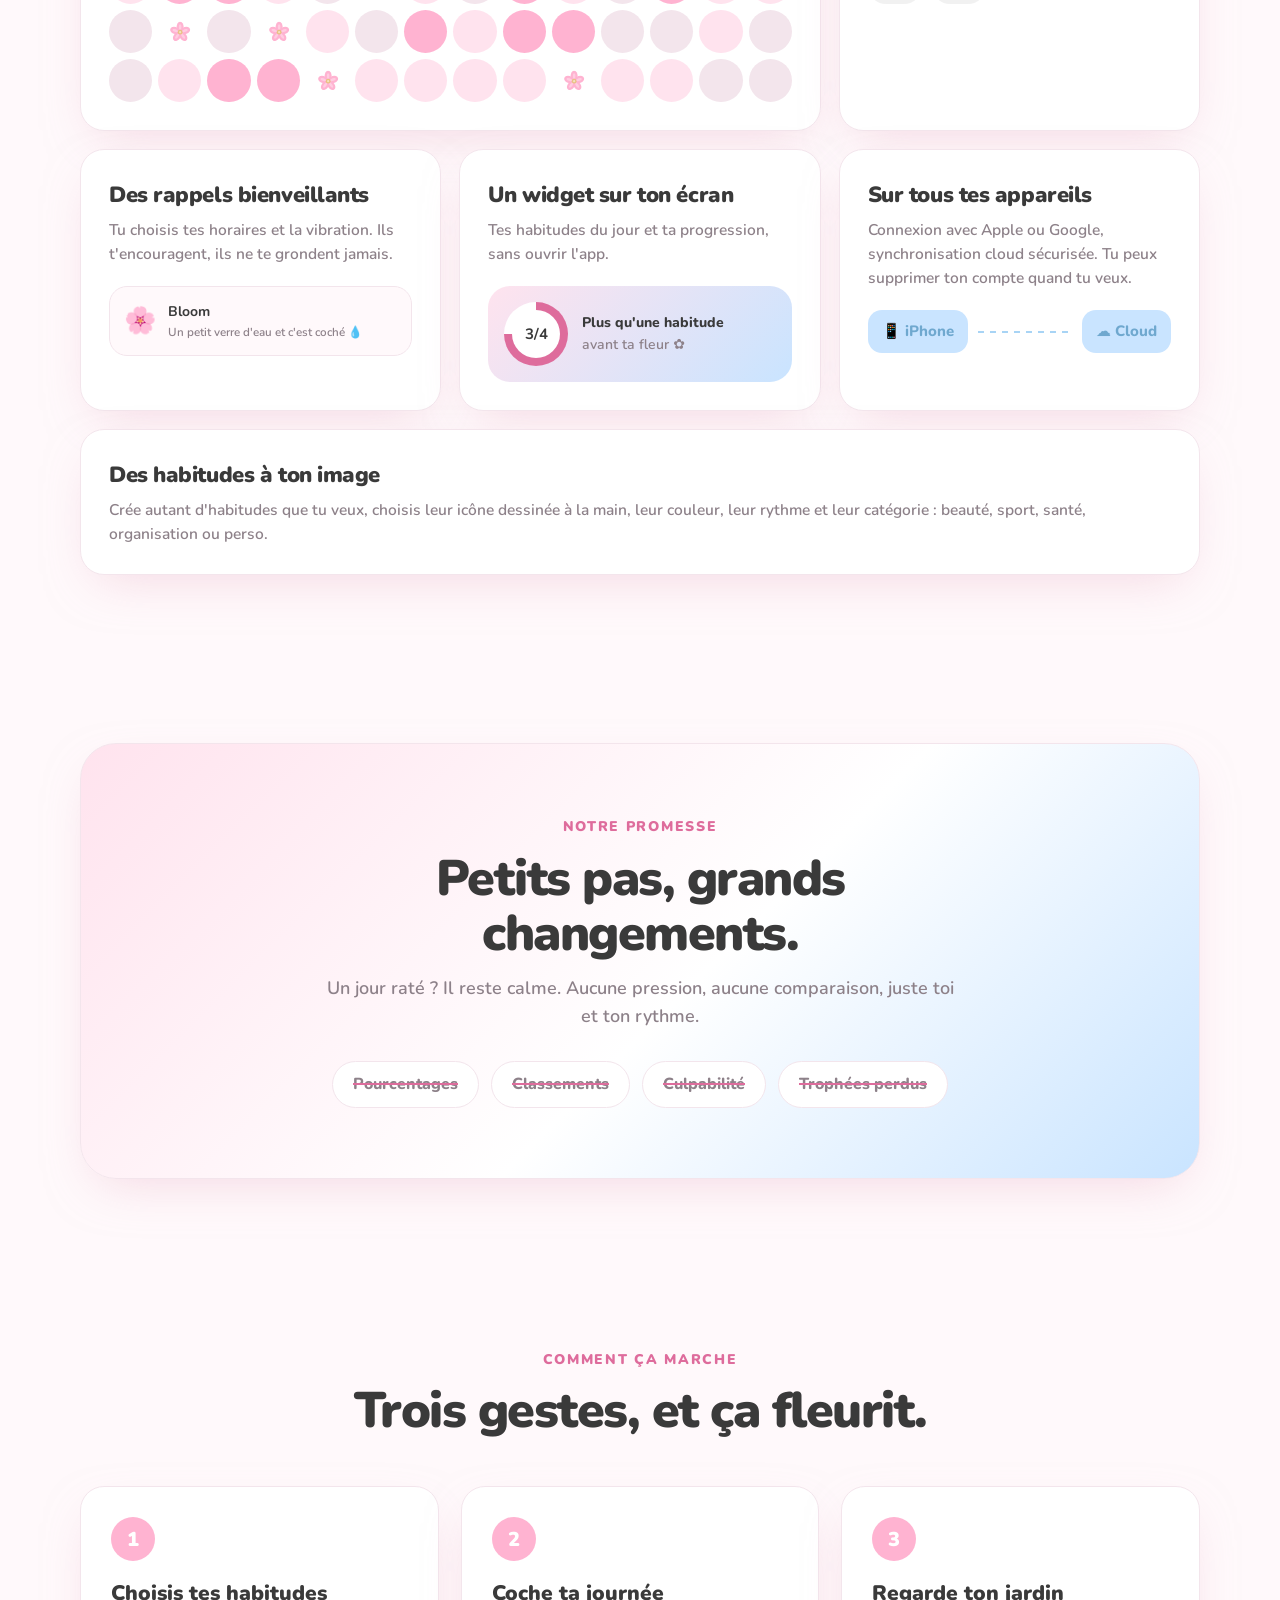
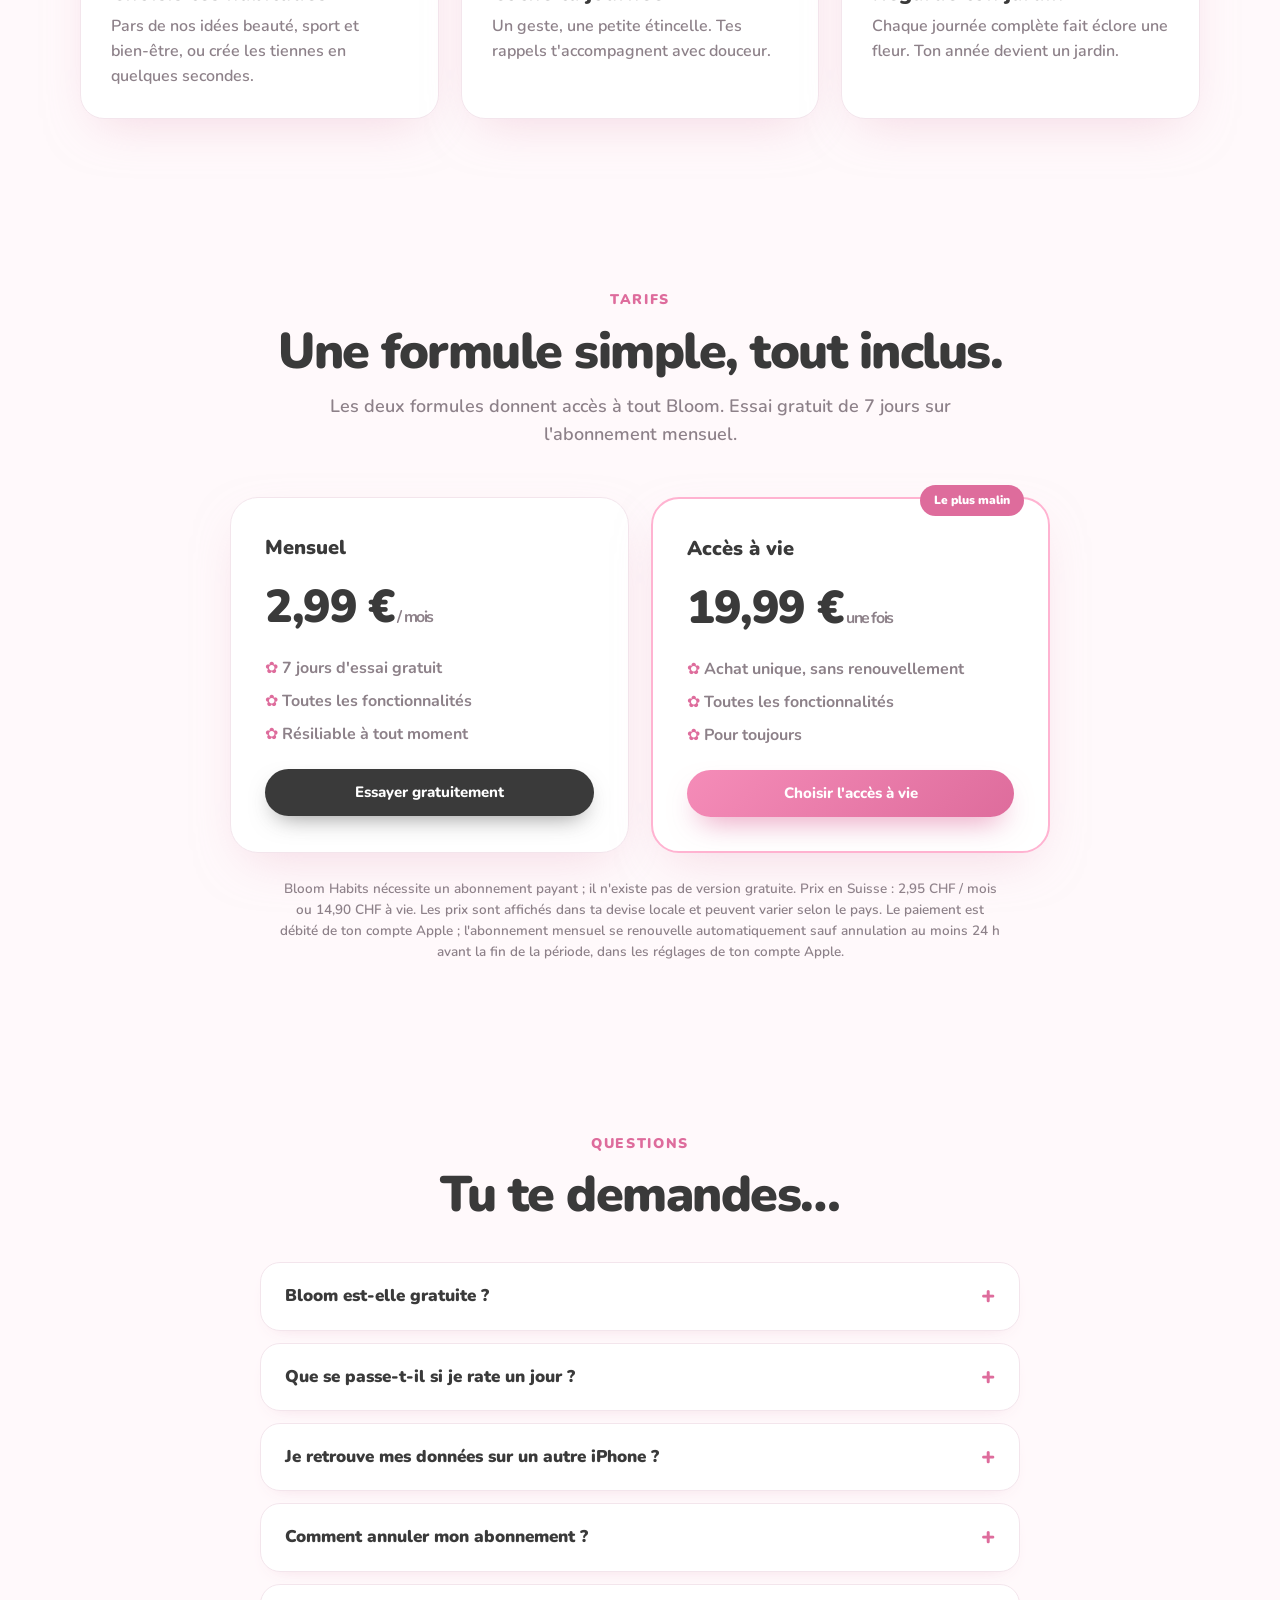
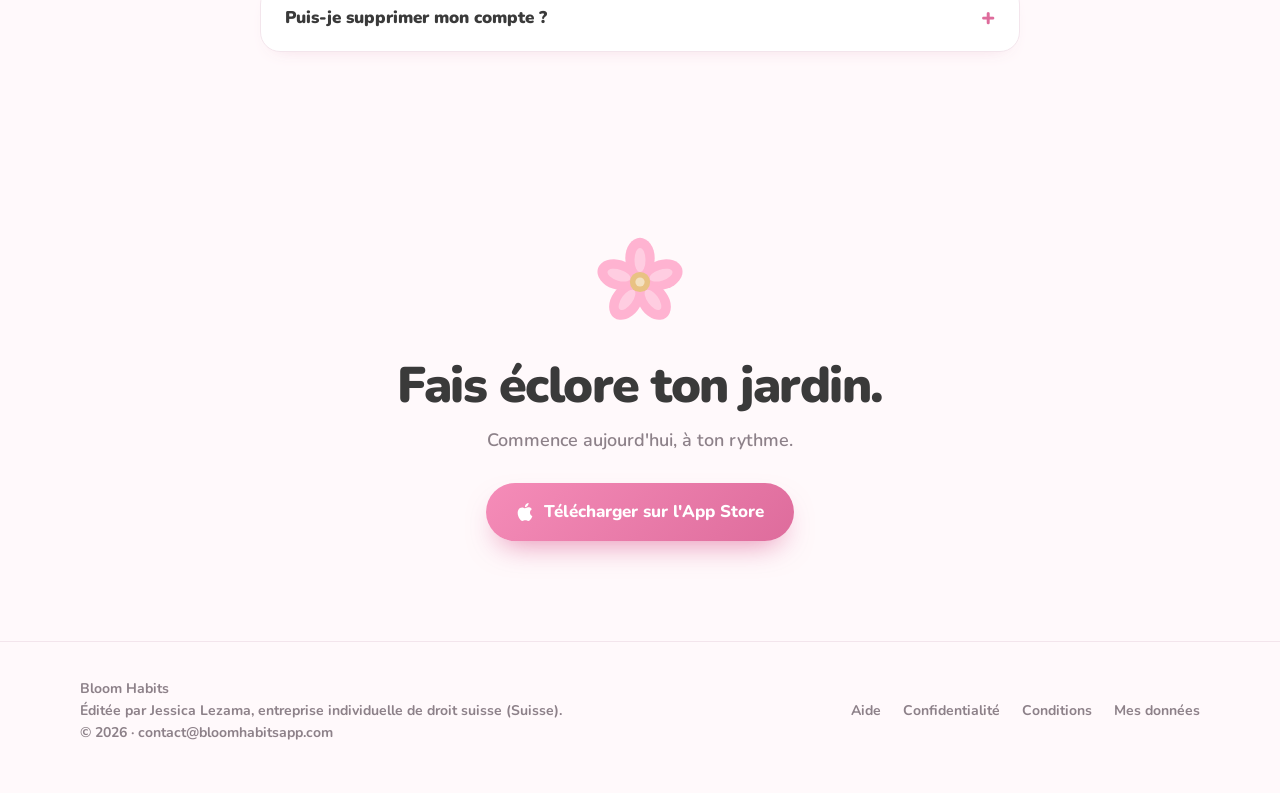
==== commit 67bdc59b: "Site Bloom : pages légales reprises à l'identique (aide, confidentialité, conditions, mes données), " ====
--- a/site/index.html
+++ b/site/index.html
@@ -65,7 +65,7 @@
 .stage{position:relative;display:grid;place-items:center;min-height:620px}
 .blob{position:absolute;width:480px;height:480px;border-radius:50%;background:radial-gradient(circle,var(--pink) 0,transparent 70%);opacity:.55;filter:blur(30px);animation:breathe 6s ease-in-out infinite}
 @keyframes breathe{50%{transform:scale(1.1)}}
-.phone{position:relative;width:292px;height:600px;border-radius:46px;background:#1d1a1c;padding:11px;box-shadow:0 40px 80px -30px rgba(222,108,156,.7),0 0 0 2px #2b2729 inset;animation:float 6s ease-in-out infinite}
+.phone{position:relative;width:min(330px,78vw);height:auto;filter:drop-shadow(0 40px 50px rgba(222,108,156,.45));animation:float 6s ease-in-out infinite}
 @keyframes float{50%{transform:translateY(-12px) rotate(-1deg)}}
 .screen{position:relative;width:100%;height:100%;border-radius:36px;background:linear-gradient(var(--canvas),var(--warm));overflow:hidden;padding:42px 16px 0}
 .notch{position:absolute;top:10px;left:50%;translate:-50% 0;width:84px;height:24px;border-radius:99px;background:#1d1a1c}
@@ -96,7 +96,7 @@
 .bloom p{position:absolute;bottom:14px;font-size:12px;font-weight:900;color:var(--pink-ink);opacity:0;transition:opacity .6s .4s}
 .screen.full .bloom p{opacity:1}
 .float-chip{position:absolute;z-index:3;background:#fff;border-radius:18px;padding:10px 14px;font-weight:800;font-size:13px;box-shadow:var(--shadow);border:1px solid var(--hair);display:flex;gap:8px;align-items:center;animation:float 5s ease-in-out infinite}
-.fc1{left:-2%;top:16%;animation-delay:-1s}.fc2{right:-4%;top:46%;animation-delay:-2.5s}.fc3{left:-4%;bottom:14%;animation-delay:-4s}
+.fc1{left:-6%;top:7%;animation-delay:-1s}.fc2{right:-12%;top:32%;animation-delay:-2.5s}.fc3{left:-4%;bottom:14%;animation-delay:-4s}
 
 /* sections */
 section{padding:84px 0}
@@ -228,15 +228,7 @@
     <div class="float-chip fc1">🔥 7 jours de suite</div>
     <div class="float-chip fc2">🏆 Nouveau trophée !</div>
     <div class="float-chip fc3">🔔 C'est l'heure de ton verre d'eau</div>
-    <div class="phone" role="img" aria-label="Aperçu de l'écran Aujourd'hui de Bloom Habits">
-      <div class="screen" id="screen">
-        <div class="notch"></div>
-        <div class="hello">Bonjour Léa <svg width="22" height="22" viewBox="0 0 24 24"><path d="M12 21s-8-5.2-8-11a4.5 4.5 0 0 1 8-2.8A4.5 4.5 0 0 1 20 10c0 5.8-8 11-8 11z" fill="#FFB3D1" stroke="#DE6C9C" stroke-width="1.6" stroke-linejoin="round"/></svg></div>
-        <div class="week" id="week"></div>
-        <div class="chips"><span class="chip on">Toutes</span><span class="chip">Beauté</span><span class="chip">Sport</span><span class="chip">Santé</span></div>
-        <div id="cards"></div>
-        <div class="bloom"><svg class="flower"><use href="#flw"/></svg><p>Journée complète ✿</p></div>
-      </div>
+    <img class="phone" src="/phone.webp" width="611" height="1260" alt="Écran Aujourd'hui de Bloom Habits : habitudes du jour à cocher" fetchpriority="high">
     </div>
   </div>
 </div>
@@ -300,8 +292,8 @@
 </main>
 
 <footer><div class="wrap foot">
-  <span>© <span id="y"></span> Bloom Habits</span>
-  <nav><a href="https://w7h2ct8ewt7gyamfjds91-web.rork.live/support">Support</a><a href="https://w7h2ct8ewt7gyamfjds91-web.rork.live/privacy">Confidentialité</a><a href="https://w7h2ct8ewt7gyamfjds91-web.rork.live/terms">Conditions</a></nav>
+  <div><b>Bloom Habits</b><br>Éditée par Jessica Lezama, entreprise individuelle de droit suisse (Suisse).<br>© <span id="y"></span> · <a href="mailto:contact@bloomhabitsapp.com">contact@bloomhabitsapp.com</a></div>
+  <nav><a href="/support">Aide</a><a href="/privacy">Confidentialité</a><a href="/terms">Conditions</a><a href="/privacy-choices">Mes données</a></nav>
 </div></footer>
 
 <script>
@@ -333,28 +325,6 @@
     if(r>.78){d.className="f";d.innerHTML='<svg width="16" height="16"><use href="#flw"/></svg>'}
     else if(r>.5)d.className="l2";else if(r>.28)d.className="l1";g.appendChild(d)}
 
-  // phone demo
-  var days=["L","M","M","J","V","S","D"],w=document.getElementById("week"),rings=[];
-  days.forEach(function(d,i){var e=document.createElement("div");e.className="day";
-    e.innerHTML=d+'<div class="ring'+(i===3?" today":"")+'"></div>';w.appendChild(e);rings.push(e.querySelector(".ring"))});
-  [0,1,2].forEach(function(i){rings[i].classList.add("done");rings[i].innerHTML='<svg width="16" height="16"><use href="#flw"/></svg>'});
-  var habits=[["💧","Boire 2 L d'eau","#FFD6E8","#DE6C9C"],["🧘","Yoga du matin","#CFE7FF","#6C9CC9"],["✨","Routine skincare","#E7DCFF","#8E77C9"]];
-  var cw=document.getElementById("cards"),cards=[];
-  habits.forEach(function(h){var c=document.createElement("div");c.className="card";c.style.setProperty("--c",h[3]);
-    var sp="";for(var j=0;j<8;j++){var a=j/8*6.283;sp+='<i style="--x:'+Math.round(Math.cos(a)*26)+'px;--y:'+Math.round(Math.sin(a)*26)+'px"></i>'}
-    c.innerHTML='<div class="ico" style="background:'+h[2]+'">'+h[0]+'</div><div style="flex:1"><b>'+h[1]+'</b><div class="bar"><i></i></div></div><div class="check">✓<span class="spark">'+sp+'</span></div>';
-    cw.appendChild(c);cards.push(c)});
-  var screen=document.getElementById("screen"),step=0;
-  function tick(){
-    if(step<cards.length){cards[step].classList.add("done");step++}
-    else if(step===cards.length){screen.classList.add("full");rings[3].classList.add("done");rings[3].innerHTML='<svg width="16" height="16"><use href="#flw"/></svg>';step++}
-    else if(step===cards.length+2){
-      screen.classList.remove("full");rings[3].classList.remove("done");rings[3].innerHTML="";
-      cards.forEach(function(c){c.classList.remove("done");void c.offsetWidth});step=0}
-    else step++;
-  }
-  if(!matchMedia("(prefers-reduced-motion: reduce)").matches){setTimeout(function(){tick();setInterval(tick,1100)},900)}
-  else{cards.forEach(function(c){c.classList.add("done")});screen.classList.add("full")}
 })();
 </script>
 </body>
